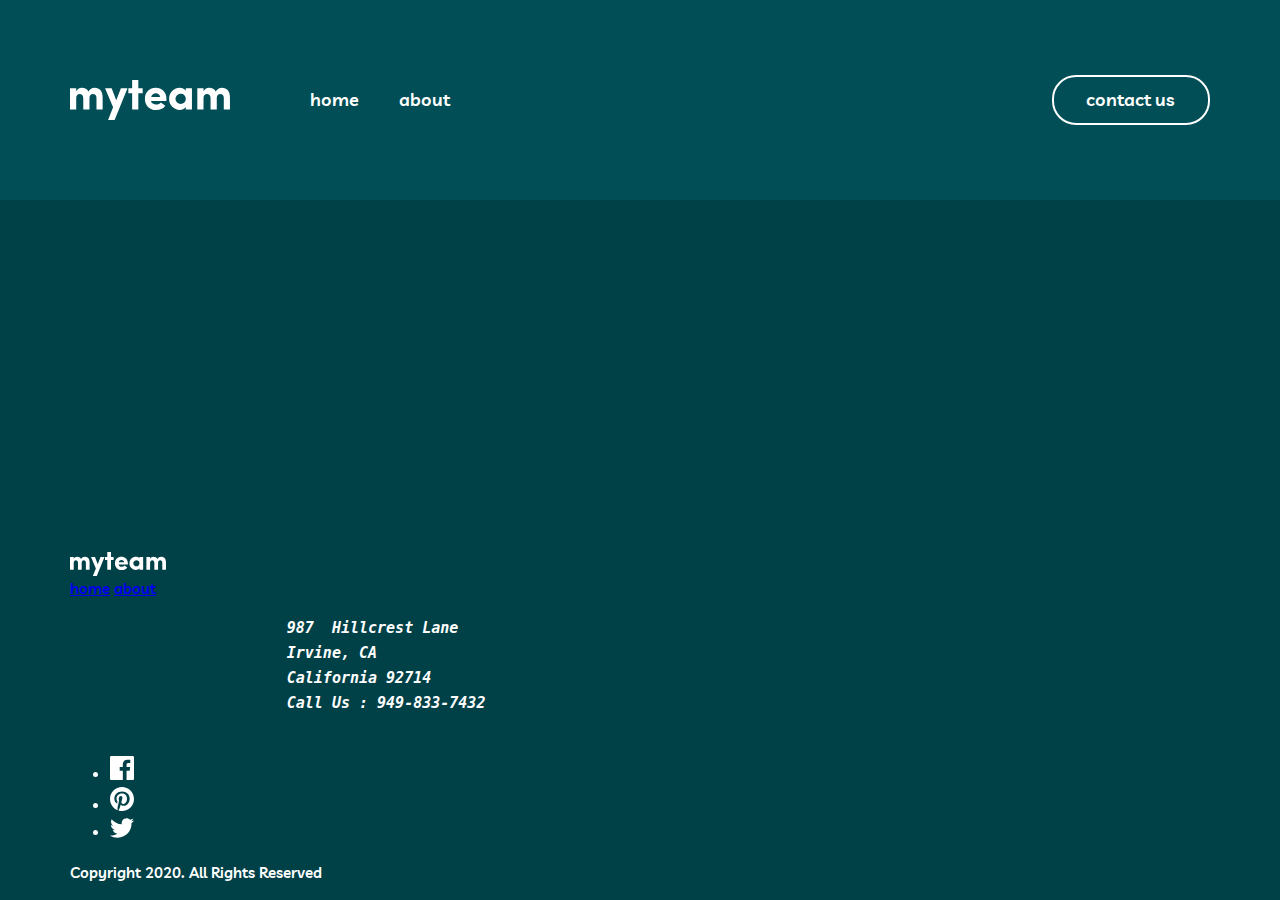
==== index.html @ 4cc6dcf3 "site header finished and site footer html finished" ====
<!DOCTYPE html>
<html lang="en">

<head>
    <meta charset="UTF-8">
    <meta http-equiv="X-UA-Compatible" content="IE=edge">
    <meta name="viewport" content="width=device-width, initial-scale=1.0">
    <title>myTeam</title>
    <link rel="stylesheet" href="css/main.css">
</head>

<body>
    <header class="site-header">
        <div class="container site-header__container">
            <a class="logo site-header__logo" href="index.html">
                <img class="logo__img" src="images/myteam-logo.svg" alt="logo img" width="160" height="40">
            </a>
            <button class="site-header__menu-toggler"></button>
            <nav class="sitenav site-header__sitenav">
                <ul class="sitenav__list">
                    <li class="sitenav__item"><a class="sitenav__link" href="#">home</a></li>
                    <li class="sitenav__item"><a class="sitenav__link" href="#">about</a></li>
                </ul>
                <a class="sitenav__btn btn" href="#">contact us</a>
            </nav>
        </div>
    </header>
    <main class="site-main">

    </main>

    <footer class="site-footer">
        <div class="container site-footer__container">
            <div class="site-footer-left">
                <div class="site-footer-left__wrap">
                    <a class="logo" href="index.html"><img class="logo__img" src="images/logo-img-footer.svg"
                            alt="logo img" width="96" height="24"></a>
                    <div class="site-footer__menu">
                        <a class="site-footer__link" href="#">home</a>
                        <a class="site-footer__link" href="#">about</a>
                    </div>
                </div>
                <address class="site-footer__address" >
                    <pre >
                        987  Hillcrest Lane
                        Irvine, CA
                        California 92714
                        Call Us : 949-833-7432
                    </pre>
                </address>
            </div>
            <div class="site-footer__right">
                <ul class="site-footer__social">
                    <li class="site-footer__social-item">
                        <a class="site-footer__social-link" href="https://www.facebook.com/facebook/">
                            <img class="site-footer__social__img" src="images/facebook-icon.svg" alt="social -img" width="24" height="24">
                        </a>
                    </li>
                    <li class="site-footer__social-item">
                        <a class="site-footer__social-link" href="https://www.pinterest.com/">
                            <img class="site-footer__social__img" src="images/pinterest-icon.svg" alt="social -img" width="24" height="24">
                        </a>
                    </li>
                    <li class="site-footer__social-item">
                        <a class="site-footer__social-link" href="https://twitter.com/">
                            <img class="site-footer__social__img" src="images/twitter-icon.svg" alt="social -img" width="24" height="20">
                        </a>
                    </li>
                </ul>
                <p class="site-footer__about">
                    Copyright 2020. All Rights Reserved
                </p>
            </div>
        </div>

    </footer>

    <script src="js/script.js"></script>
</body>

</html>
---- css/main.css ----
/*! normalize.css v8.0.1 | MIT License | github.com/necolas/normalize.css */
html {
  line-height: 1.15;
  -webkit-text-size-adjust: 100%;
}

body {
  margin: 0;
}

main {
  display: block;
}

h1 {
  font-size: 2em;
  margin: .67em 0;
}

hr {
  -webkit-box-sizing: content-box;
          box-sizing: content-box;
  height: 0;
  overflow: visible;
}

pre {
  font-family: monospace,monospace;
  font-size: 1em;
}

a {
  background-color: transparent;
}

abbr[title] {
  border-bottom: none;
  text-decoration: underline;
  -webkit-text-decoration: underline dotted;
          text-decoration: underline dotted;
}

b, strong {
  font-weight: bolder;
}

code, kbd, samp {
  font-family: monospace,monospace;
  font-size: 1em;
}

small {
  font-size: 80%;
}

sub, sup {
  font-size: 75%;
  line-height: 0;
  position: relative;
  vertical-align: baseline;
}

sub {
  bottom: -.25em;
}

sup {
  top: -.5em;
}

img {
  border-style: none;
}

button, input, optgroup, select, textarea {
  font-family: inherit;
  font-size: 100%;
  line-height: 1.15;
  margin: 0;
}

button, input {
  overflow: visible;
}

button, select {
  text-transform: none;
}

[type=button], [type=reset], [type=submit], button {
  -webkit-appearance: button;
}

[type=button]::-moz-focus-inner, [type=reset]::-moz-focus-inner, [type=submit]::-moz-focus-inner, button::-moz-focus-inner {
  border-style: none;
  padding: 0;
}

[type=button]:-moz-focusring, [type=reset]:-moz-focusring, [type=submit]:-moz-focusring, button:-moz-focusring {
  outline: 1px dotted ButtonText;
}

fieldset {
  padding: .35em .75em .625em;
}

legend {
  -webkit-box-sizing: border-box;
          box-sizing: border-box;
  color: inherit;
  display: table;
  max-width: 100%;
  padding: 0;
  white-space: normal;
}

progress {
  vertical-align: baseline;
}

textarea {
  overflow: auto;
}

[type=checkbox], [type=radio] {
  -webkit-box-sizing: border-box;
          box-sizing: border-box;
  padding: 0;
}

[type=number]::-webkit-inner-spin-button, [type=number]::-webkit-outer-spin-button {
  height: auto;
}

[type=search] {
  -webkit-appearance: textfield;
  outline-offset: -2px;
}

[type=search]::-webkit-search-decoration {
  -webkit-appearance: none;
}

::-webkit-file-upload-button {
  -webkit-appearance: button;
  font: inherit;
}

details {
  display: block;
}

summary {
  display: list-item;
}

template {
  display: none;
}

[hidden] {
  display: none;
}

@font-face {
  font-family: "Livvic";
  src: url("../fonts/Livvic-Bold.woff2") format("woff2"), url("../fonts/Livvic-Bold.woff") format("woff");
  font-weight: bold;
  font-style: normal;
  font-display: swap;
}

@font-face {
  font-family: "Livvic";
  src: url("../fonts/Livvic-SemiBold.woff2") format("woff2"), url("../fonts/Livvic-SemiBold.woff") format("woff");
  font-weight: 600;
  font-style: normal;
  font-display: swap;
}

html {
  -webkit-box-sizing: border-box;
          box-sizing: border-box;
  height: 100%;
  scroll-behavior: smooth;
}

*,
*::before,
*::after {
  -webkit-box-sizing: inherit;
          box-sizing: inherit;
}

body {
  margin: 0;
  padding: 0;
  display: -webkit-box;
  display: -ms-flexbox;
  display: flex;
  -webkit-box-orient: vertical;
  -webkit-box-direction: normal;
      -ms-flex-direction: column;
          flex-direction: column;
  height: 100%;
  background-color: #004047;
  font-family: "Livvic", "Arial", sans-serif;
  font-weight: 600;
  font-size: 15px;
  line-height: 25px;
  color: #ffffff;
}

img {
  max-width: 100%;
  height: auto;
}

.visually-hidden {
  clip: rect(0 0 0 0);
  -webkit-clip-path: inset(50%);
          clip-path: inset(50%);
  height: 1px;
  overflow: hidden;
  position: absolute;
  white-space: nowrap;
  width: 1px;
}

.container {
  margin-left: auto;
  margin-right: auto;
  padding-left: 25px;
  padding-right: 25px;
  max-width: 1190px;
}

.btn {
  padding: 9px 33px 9px 32px;
  border-radius: 24px;
  font-weight: 600;
  font-size: 18px;
  line-height: 28px;
}

.logo {
  display: block;
}

.logo__img {
  display: block;
}

.site-header {
  background-color: #014E56;
  z-index: 1;
}

.site-header__container {
  position: relative;
  display: -webkit-box;
  display: -ms-flexbox;
  display: flex;
  -webkit-box-align: center;
      -ms-flex-align: center;
          align-items: center;
  padding-top: 75px;
  padding-bottom: 75px;
}

.site-header__logo {
  margin-right: 80px;
}

.site-header__menu-toggler {
  padding: 5px;
  position: absolute;
  top: 75px;
  right: 25px;
  display: none;
  z-index: 99;
  border: none;
  width: 20px;
  height: 17px;
  background-color: transparent;
  background-image: url(../../images/toggler-img.svg);
  background-position: center center;
  background-repeat: no-repeat;
  background-size: 20px 17px;
}

.site-header__open .site-header__menu-toggler {
  background-image: url(../../images/toggler-img-open.svg);
  background-size: 18px 17px;
  width: 18px;
  height: 17px;
}

.site-header__sitenav {
  -webkit-box-flex: 1;
      -ms-flex-positive: 1;
          flex-grow: 1;
}

@media only screen and (max-width: 700px) {
  .site-header__container {
    padding-top: 65px;
    padding-bottom: 65px;
  }
}

@media only screen and (max-width: 500px) {
  .site-header {
    position: fixed;
    width: 100%;
    top: 0;
  }
  .site-header__open .site-header__sitenav {
    display: -webkit-box;
    display: -ms-flexbox;
    display: flex;
  }
  .site-header__menu-toggler {
    display: block;
    top: 70px;
  }
  .site-header__container {
    padding-top: 60px;
    padding-bottom: 60px;
  }
}

@media only screen and (max-width: 375px) {
  .site-header__container {
    padding-top: 48px;
    padding-bottom: 48px;
  }
  .site-header__menu-toggler {
    display: block;
    top: 60px;
  }
}

.menu {
  display: -webkit-box;
  display: -ms-flexbox;
  display: flex;
  margin: 0;
  padding: 0;
  list-style-type: none;
  -webkit-box-align: center;
      -ms-flex-align: center;
          align-items: center;
}

.menu__link {
  text-decoration: none;
  color: inherit;
  font-weight: 600;
  font-size: 18px;
  line-height: 28px;
}

.sitenav {
  display: -webkit-box;
  display: -ms-flexbox;
  display: flex;
  -webkit-box-align: center;
      -ms-flex-align: center;
          align-items: center;
  -webkit-box-pack: justify;
      -ms-flex-pack: justify;
          justify-content: space-between;
}

.sitenav__list {
  display: -webkit-box;
  display: -ms-flexbox;
  display: flex;
  margin: 0;
  padding: 0;
  list-style-type: none;
  -webkit-box-align: center;
      -ms-flex-align: center;
          align-items: center;
}

.sitenav__item:first-of-type {
  margin-right: 40px;
}

.sitenav__link {
  text-decoration: none;
  color: inherit;
  font-weight: 600;
  font-size: 18px;
  line-height: 28px;
}

.sitenav__btn {
  text-decoration: none;
  color: inherit;
  background-color: transparent;
  border: 2px solid #ffffff;
}

.sitenav__btn:hover {
  background-color: #ffffff;
  color: #002529;
}

@media only screen and (max-width: 700px) {
  .sitenav__list {
    margin-left: auto;
  }
  .sitenav__btn {
    display: none;
  }
}

@media only screen and (max-width: 500px) {
  .sitenav {
    display: none;
    position: absolute;
    top: 0;
    right: 0;
    background-color: #2C6269;
    -webkit-box-align: start;
        -ms-flex-align: start;
            align-items: flex-start;
    width: 65%;
    -webkit-box-orient: vertical;
    -webkit-box-direction: normal;
        -ms-flex-direction: column;
            flex-direction: column;
    -webkit-box-pack: start;
        -ms-flex-pack: start;
            justify-content: flex-start;
    height: 100vh;
    padding-top: 112px;
    padding-left: 48px;
    padding-right: 48px;
    background-image: url(../../images/about-right-bg.svg);
    background-position: calc(100% + 100px) bottom;
    background-repeat: no-repeat;
    background-size: 200px 200px;
  }
  .sitenav__list {
    -webkit-box-orient: vertical;
    -webkit-box-direction: normal;
        -ms-flex-direction: column;
            flex-direction: column;
    -webkit-box-align: start;
        -ms-flex-align: start;
            align-items: flex-start;
    margin-bottom: 36px;
    margin-left: 0;
  }
  .sitenav__item, .sitenav__item:first-of-type {
    margin-right: auto;
  }
  .sitenav__item:first-of-type {
    margin-bottom: 24px;
  }
  .sitenav__btn {
    display: block;
  }
}

@media only screen and (max-width: 400px) {
  .sitenav {
    width: 260px;
  }
}

.site-main {
  -webkit-box-flex: 1;
      -ms-flex-positive: 1;
          flex-grow: 1;
}

@media only screen and (max-width: 500px) {
  .site-main {
    position: relative;
    top: 160px;
  }
}

@media only screen and (max-width: 375px) {
  .site-main {
    top: 136px;
  }
}

@media only screen and (max-width: 500px) {
  .site-footer {
    position: relative;
    top: 160px;
  }
}

@media only screen and (max-width: 375px) {
  .site-footer {
    top: 136px;
  }
}
/*# sourceMappingURL=main.css.map */
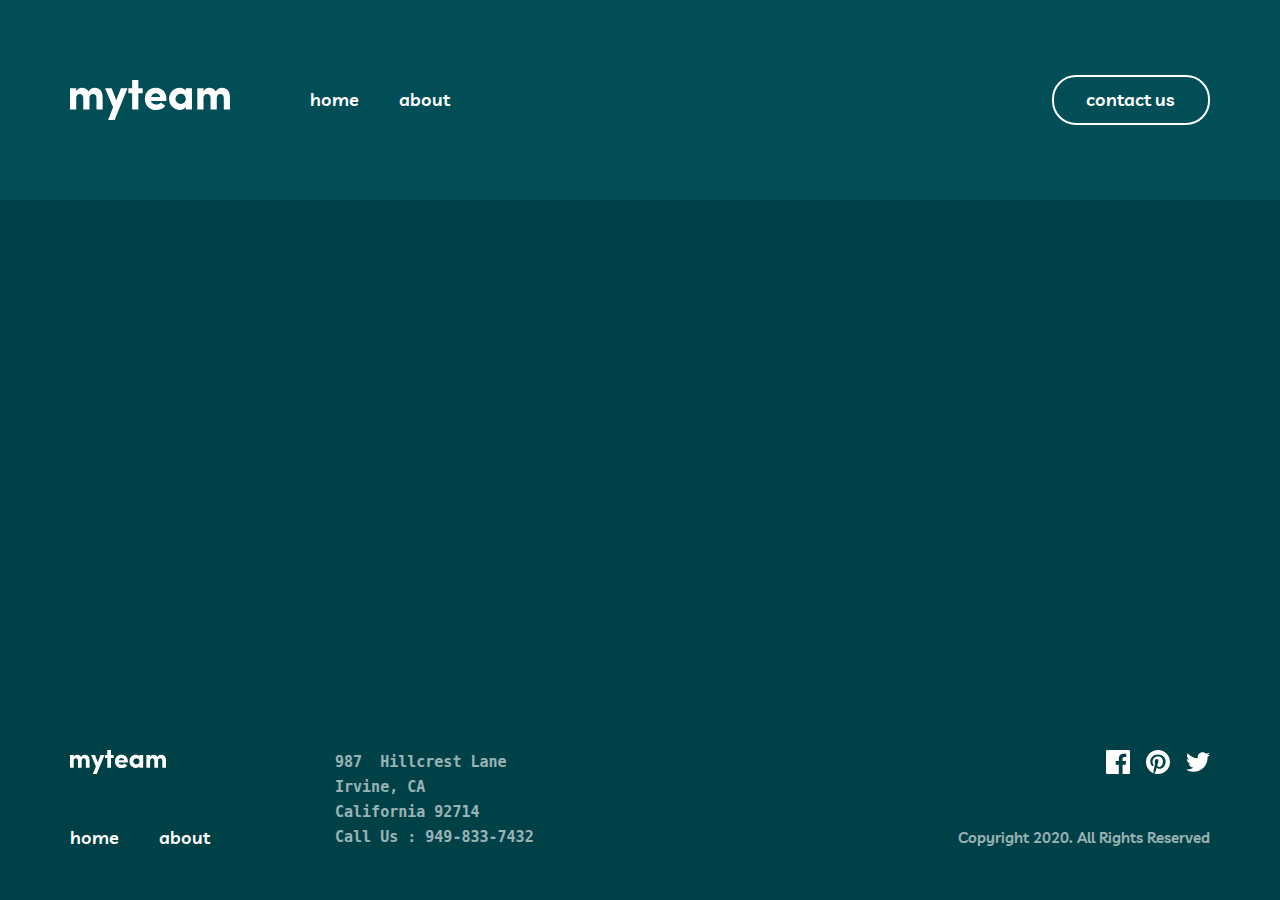
==== commit abbaf763: "site footer finished" ====
--- a/index.html
+++ b/index.html
@@ -31,39 +31,38 @@
 
     <footer class="site-footer">
         <div class="container site-footer__container">
-            <div class="site-footer-left">
-                <div class="site-footer-left__wrap">
-                    <a class="logo" href="index.html"><img class="logo__img" src="images/logo-img-footer.svg"
-                            alt="logo img" width="96" height="24"></a>
+            <div class="site-footer__left">
+                <div class="site-footer__left-wrap">
+                    <a class="logo site-footer__logo" href="index.html"><img class="logo__img"
+                            src="images/logo-img-footer.svg" alt="logo img" width="96" height="24"></a>
                     <div class="site-footer__menu">
                         <a class="site-footer__link" href="#">home</a>
                         <a class="site-footer__link" href="#">about</a>
                     </div>
                 </div>
-                <address class="site-footer__address" >
-                    <pre >
-                        987  Hillcrest Lane
-                        Irvine, CA
-                        California 92714
-                        Call Us : 949-833-7432
-                    </pre>
-                </address>
+                <address class="site-footer__address" ><pre>987  Hillcrest Lane
+Irvine, CA
+California 92714
+Call Us : 949-833-7432</pre></address>
             </div>
             <div class="site-footer__right">
                 <ul class="site-footer__social">
                     <li class="site-footer__social-item">
                         <a class="site-footer__social-link" href="https://www.facebook.com/facebook/">
-                            <img class="site-footer__social__img" src="images/facebook-icon.svg" alt="social -img" width="24" height="24">
+                            <img class="site-footer__social__img" src="images/facebook-icon.svg" alt="social -img"
+                                width="24" height="24">
                         </a>
                     </li>
                     <li class="site-footer__social-item">
                         <a class="site-footer__social-link" href="https://www.pinterest.com/">
-                            <img class="site-footer__social__img" src="images/pinterest-icon.svg" alt="social -img" width="24" height="24">
+                            <img class="site-footer__social__img" src="images/pinterest-icon.svg" alt="social -img"
+                                width="24" height="24">
                         </a>
                     </li>
                     <li class="site-footer__social-item">
                         <a class="site-footer__social-link" href="https://twitter.com/">
-                            <img class="site-footer__social__img" src="images/twitter-icon.svg" alt="social -img" width="24" height="20">
+                            <img class="site-footer__social__img" src="images/twitter-icon.svg" alt="social -img"
+                                width="24" height="20">
                         </a>
                     </li>
                 </ul>
--- a/css/main.css
+++ b/css/main.css
@@ -339,26 +339,6 @@
     display: block;
     top: 60px;
   }
-}
-
-.menu {
-  display: -webkit-box;
-  display: -ms-flexbox;
-  display: flex;
-  margin: 0;
-  padding: 0;
-  list-style-type: none;
-  -webkit-box-align: center;
-      -ms-flex-align: center;
-          align-items: center;
-}
-
-.menu__link {
-  text-decoration: none;
-  color: inherit;
-  font-weight: 600;
-  font-size: 18px;
-  line-height: 28px;
 }
 
 .sitenav {
@@ -492,11 +472,211 @@
   }
 }
 
+.site-footer__container {
+  padding-top: 48px;
+  padding-bottom: 48px;
+  display: -webkit-box;
+  display: -ms-flexbox;
+  display: flex;
+  -webkit-box-pack: justify;
+      -ms-flex-pack: justify;
+          justify-content: space-between;
+  -webkit-box-align: stretch;
+      -ms-flex-align: stretch;
+          align-items: stretch;
+}
+
+.site-footer__left {
+  display: -webkit-box;
+  display: -ms-flexbox;
+  display: flex;
+  -webkit-box-align: stretch;
+      -ms-flex-align: stretch;
+          align-items: stretch;
+  margin-right: auto;
+}
+
+.site-footer__left-wrap {
+  margin-right: 125px;
+}
+
+.site-footer__logo {
+  display: block;
+  margin-bottom: 50px;
+}
+
+.site-footer__menu {
+  display: -webkit-box;
+  display: -ms-flexbox;
+  display: flex;
+  -webkit-box-align: center;
+      -ms-flex-align: center;
+          align-items: center;
+}
+
+.site-footer__link {
+  margin: 0;
+  padding: 0;
+  text-decoration: none;
+  color: inherit;
+  font-weight: 600;
+  font-size: 18px;
+  line-height: 28px;
+}
+
+.site-footer__link:first-of-type {
+  margin-right: 40px;
+}
+
+.site-footer__address {
+  display: block;
+  margin: 0;
+  padding: 0;
+  font-style: normal;
+  opacity: 0.6;
+}
+
+.site-footer__address pre {
+  margin: 0;
+  padding: 0;
+}
+
+.site-footer__right {
+  display: -webkit-box;
+  display: -ms-flexbox;
+  display: flex;
+  -webkit-box-align: end;
+      -ms-flex-align: end;
+          align-items: flex-end;
+  -webkit-box-orient: vertical;
+  -webkit-box-direction: normal;
+      -ms-flex-direction: column;
+          flex-direction: column;
+}
+
+.site-footer__social {
+  margin: 0;
+  padding: 0;
+  list-style-type: none;
+  display: -webkit-box;
+  display: -ms-flexbox;
+  display: flex;
+  -webkit-box-align: center;
+      -ms-flex-align: center;
+          align-items: center;
+  margin-bottom: 51px;
+}
+
+.site-footer__social-item:not(:last-of-type) {
+  margin-right: 16px;
+}
+
+.site-footer__social-link {
+  display: block;
+}
+
+.site-footer__social__img {
+  display: block;
+}
+
+.site-footer__about {
+  margin: 0;
+  padding: 0;
+  opacity: 0.6;
+}
+
+@media only screen and (max-width: 800px) {
+  .site-footer__container {
+    -webkit-box-orient: vertical;
+    -webkit-box-direction: normal;
+        -ms-flex-direction: column;
+            flex-direction: column;
+    padding-top: 56px;
+    padding-bottom: 56px;
+  }
+  .site-footer__left {
+    width: 100%;
+    -webkit-box-pack: justify;
+        -ms-flex-pack: justify;
+            justify-content: space-between;
+    margin-bottom: 32px;
+  }
+  .site-footer__left-wrap {
+    margin-right: auto;
+  }
+  .site-footer__logo {
+    margin-bottom: 50px;
+  }
+  .site-footer__address {
+    text-align: end;
+  }
+  .site-footer__right {
+    -webkit-box-orient: horizontal;
+    -webkit-box-direction: normal;
+        -ms-flex-direction: row;
+            flex-direction: row;
+    -webkit-box-pack: justify;
+        -ms-flex-pack: justify;
+            justify-content: space-between;
+  }
+  .site-footer__social {
+    margin-bottom: 0;
+  }
+}
+
 @media only screen and (max-width: 500px) {
   .site-footer {
     position: relative;
     top: 160px;
   }
+  .site-footer__container {
+    padding-top: 64px;
+    padding-bottom: 64px;
+  }
+  .site-footer__left {
+    -webkit-box-orient: vertical;
+    -webkit-box-direction: normal;
+        -ms-flex-direction: column;
+            flex-direction: column;
+    -webkit-box-align: center;
+        -ms-flex-align: center;
+            align-items: center;
+    margin-bottom: 40px;
+  }
+  .site-footer__left-wrap {
+    width: 100%;
+    margin-right: 0;
+    margin-bottom: 24px;
+  }
+  .site-footer__logo {
+    margin-bottom: 24px;
+    margin-left: auto;
+    margin-right: auto;
+  }
+  .site-footer__logo img {
+    margin-left: auto;
+    margin-right: auto;
+  }
+  .site-footer__menu {
+    width: 150px;
+    margin-left: auto;
+    margin-right: auto;
+  }
+  .site-footer__address {
+    text-align: center;
+  }
+  .site-footer__right {
+    -webkit-box-orient: vertical;
+    -webkit-box-direction: normal;
+        -ms-flex-direction: column;
+            flex-direction: column;
+    -webkit-box-align: center;
+        -ms-flex-align: center;
+            align-items: center;
+  }
+  .site-footer__social {
+    margin-bottom: 16px;
+  }
 }
 
 @media only screen and (max-width: 375px) {
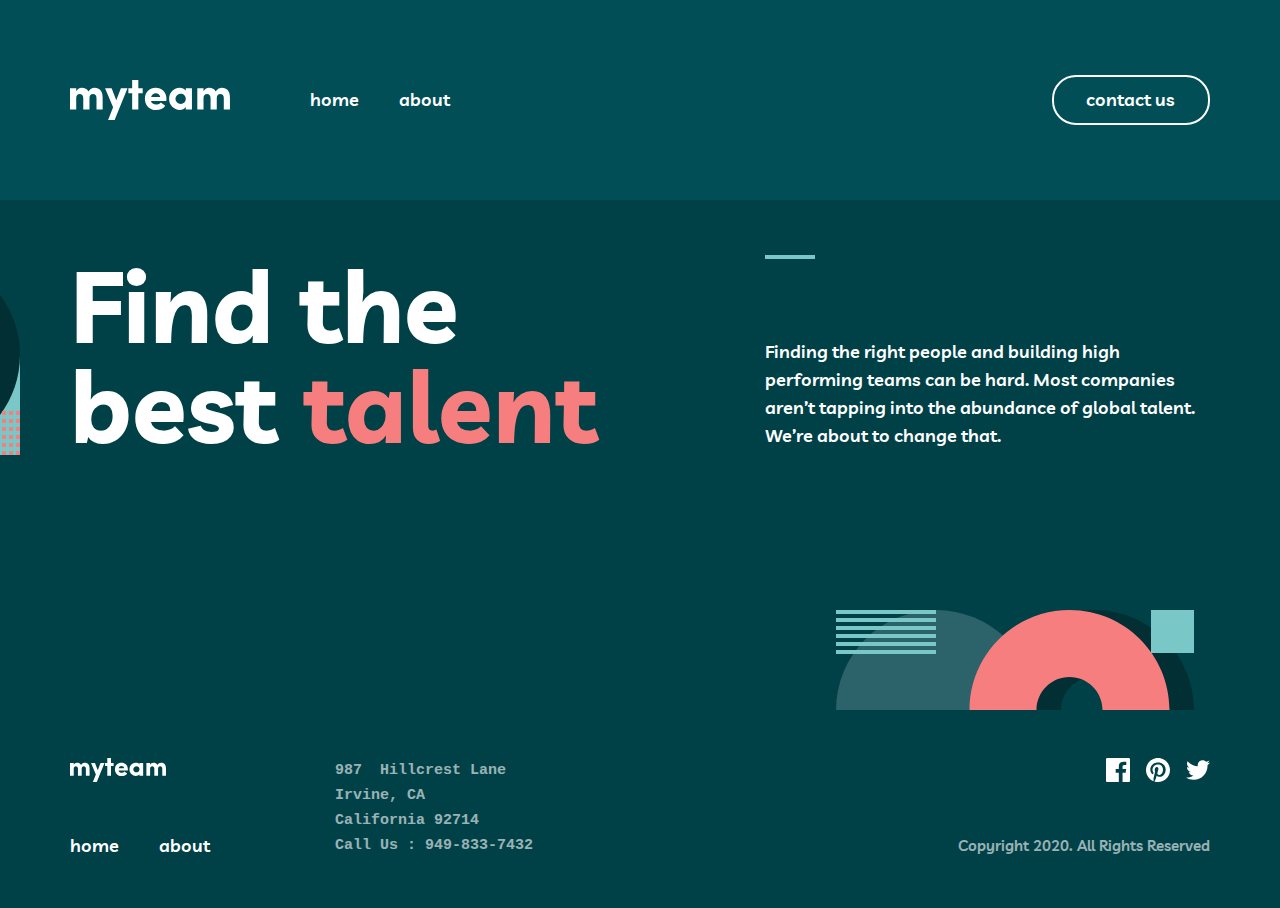
==== commit 2dfc1ff4: "main hero finished" ====
--- a/index.html
+++ b/index.html
@@ -26,7 +26,18 @@
         </div>
     </header>
     <main class="site-main">
-
+        <section class="main-hero">
+            <div class="container main-hero__container">
+                <h1 class="main-hero__title">
+                    Find the best&nbsp;<span>talent</span>
+                </h1>
+                <p class="main-hero__about">
+                    Finding the right people and building high performing teams can be hard.
+                     Most companies aren’t tapping into the abundance of global talent.
+                      We’re about to change that.
+                </p>
+            </div>
+        </section>
     </main>
 
     <footer class="site-footer">
--- a/css/main.css
+++ b/css/main.css
@@ -472,6 +472,111 @@
   }
 }
 
+.main-hero {
+  background-image: url(../../images/site-hero-bg-left.svg), url(../../images/main-hero__bg-img.svg);
+  background-position: calc(50% - 720px) 55px, calc(50% + 375px) calc(100% + 100px);
+  background-repeat: no-repeat;
+  background-size: 200px 200px,+ 358px 200px;
+}
+
+.main-hero__container {
+  padding-top: 55px;
+  padding-bottom: 255px;
+  display: -webkit-box;
+  display: -ms-flexbox;
+  display: flex;
+}
+
+.main-hero__title {
+  margin: 0;
+  padding: 0;
+  font-weight: bold;
+  font-size: 100px;
+  line-height: 100px;
+  color: #ffffff;
+  max-width: 635px;
+  margin-right: auto;
+}
+
+.main-hero__title span {
+  color: #F67E7E;
+}
+
+.main-hero__about {
+  margin: 0;
+  padding: 0;
+  padding-top: 83px;
+  width: 445px;
+  background-image: url(../../images/main-hero___about-bg-img.svg);
+  background-repeat: no-repeat;
+  background-position: left top;
+  background-size: 50px 4px;
+  font-weight: 600;
+  font-size: 18px;
+  line-height: 28px;
+}
+
+@media only screen and (max-width: 900px) {
+  .main-hero {
+    background-image: url(../../images/site-hero-bg-left.svg), url(../../images/main-hero__bg-img.svg);
+    background-position: calc(50% - 720px) 55px, calc(50%) calc(100% + 100px);
+    background-repeat: no-repeat;
+    background-size: 200px 200px,+ 358px 200px;
+  }
+  .main-hero__container {
+    -webkit-box-align: center;
+        -ms-flex-align: center;
+            align-items: center;
+    display: -webkit-box;
+    display: -ms-flexbox;
+    display: flex;
+    -webkit-box-orient: vertical;
+    -webkit-box-direction: normal;
+        -ms-flex-direction: column;
+            flex-direction: column;
+  }
+  .main-hero__title {
+    width: 100%;
+    margin-left: auto;
+    margin-right: auto;
+    margin-bottom: 32px;
+    font-size: 86px;
+    line-height: 80px;
+    text-align: center;
+  }
+  .main-hero__about {
+    max-width: 457px;
+    text-align: center;
+    background-image: none;
+    font-size: 15px;
+    margin-bottom: 24px;
+  }
+}
+
+@media only screen and (max-width: 768px) {
+  .main-hero__title {
+    font-size: 64px;
+    line-height: 56px;
+  }
+}
+
+@media only screen and (max-width: 375px) {
+  .main-hero__container {
+    padding-top: 30px;
+    padding-bottom: 200px;
+  }
+  .main-hero__title {
+    font-size: 40px;
+    line-height: 40px;
+    margin-bottom: 18px;
+  }
+  .main-hero__about {
+    width: auto;
+  }
+}
+
 .site-footer__container {
   padding-top: 48px;
   padding-bottom: 48px;
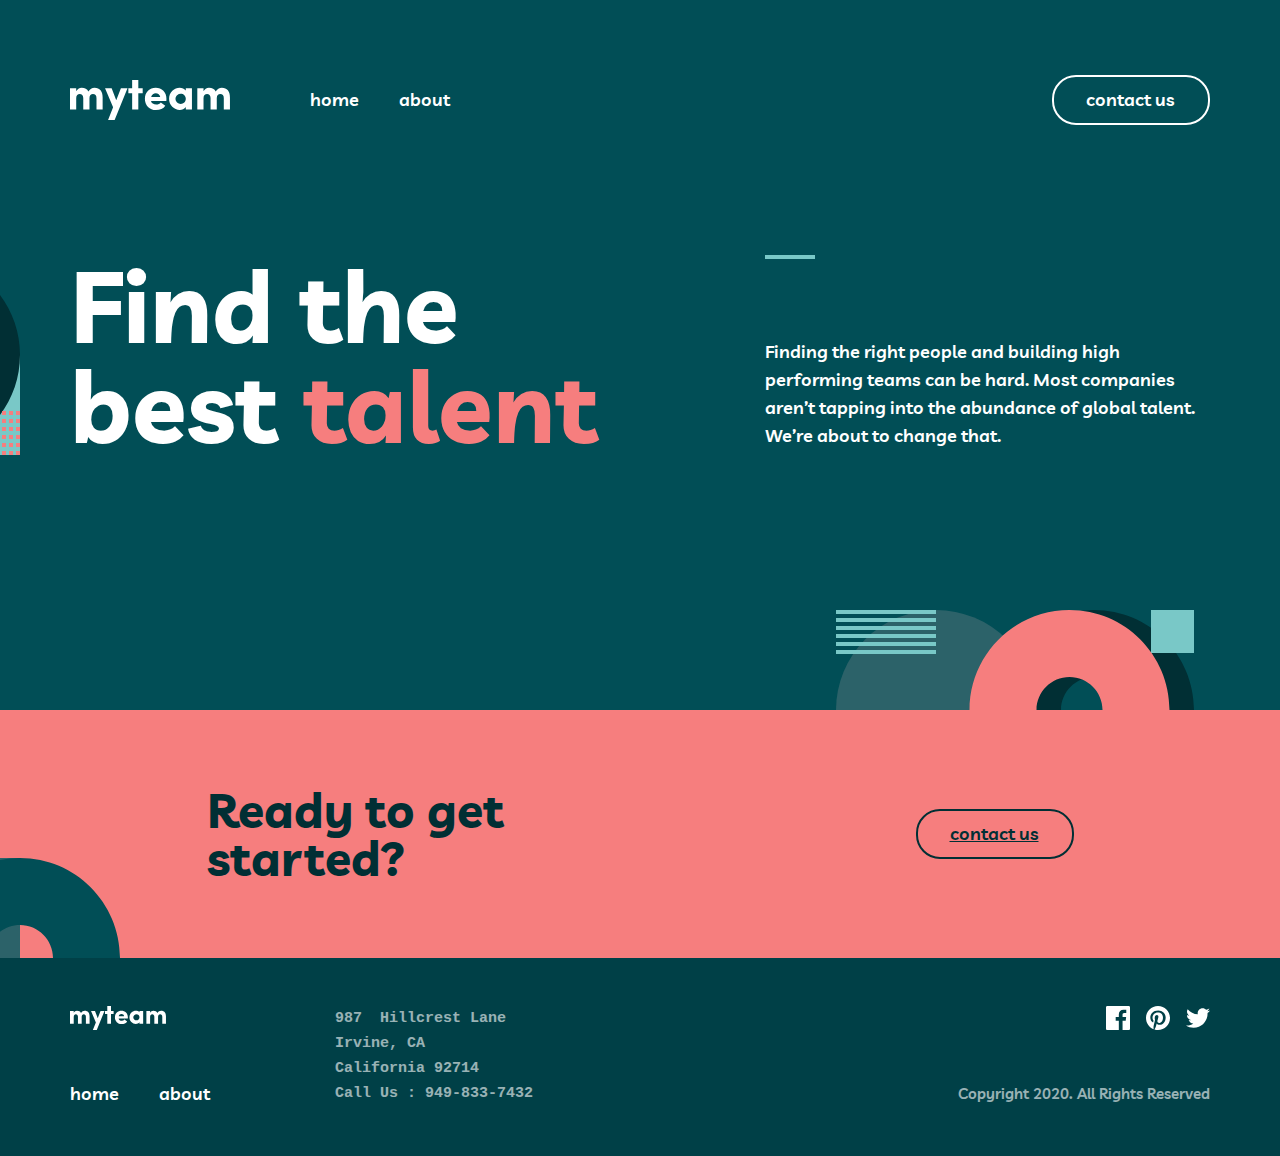
==== commit 4850ded4: "ready finished" ====
--- a/index.html
+++ b/index.html
@@ -36,6 +36,15 @@
                      Most companies aren’t tapping into the abundance of global talent.
                       We’re about to change that.
                 </p>
+            </div>
+        </section>
+
+        <section class="ready">
+            <div class="container ready__container">
+                 <h2 class="ready__title">
+                    Ready to get started?
+                 </h2>
+                 <a href="#" class="ready__btn btn">contact us</a>
             </div>
         </section>
     </main>
--- a/css/main.css
+++ b/css/main.css
@@ -473,6 +473,7 @@
 }
 
 .main-hero {
+  background-color: #014E56;
   background-image: url(../../images/site-hero-bg-left.svg), url(../../images/main-hero__bg-img.svg);
   background-position: calc(50% - 720px) 55px, calc(50% + 375px) calc(100% + 100px);
   background-repeat: no-repeat;
@@ -560,6 +561,9 @@
     font-size: 64px;
     line-height: 56px;
   }
+  .main-hero__about {
+    width: auto;
+  }
 }
 
 @media only screen and (max-width: 375px) {
@@ -574,6 +578,80 @@
   }
   .main-hero__about {
     width: auto;
+  }
+}
+
+.ready {
+  background-color: #F67E7E;
+  background-image: url(../../images/ready-img.svg);
+  background-position: calc(50% - 620px) calc(100% + 100px);
+  background-repeat: no-repeat;
+  background-size: 200px 244px;
+}
+
+.ready__container {
+  max-width: 917px;
+  padding-top: 76px;
+  padding-bottom: 76px;
+  display: -webkit-box;
+  display: -ms-flexbox;
+  display: flex;
+  -webkit-box-align: center;
+      -ms-flex-align: center;
+          align-items: center;
+}
+
+.ready__title {
+  max-width: 504px;
+  margin: 0;
+  padding: 0;
+  font-weight: bold;
+  font-size: 48px;
+  line-height: 48px;
+  color: #012F34;
+  margin-right: auto;
+}
+
+.ready__btn {
+  border: 2px solid #012F34;
+  font-weight: 600;
+  font-size: 18px;
+  line-height: 28px;
+  color: #012F34;
+}
+
+@media only screen and (max-width: 1260px) {
+  .ready {
+    background-position: 0 calc(100% + 100px);
+  }
+}
+
+@media only screen and (max-width: 768px) {
+  .ready {
+    background-position: 0 calc(100% + 160px);
+  }
+  .ready__title {
+    font-size: 32px;
+    line-height: 32px;
+    max-width: 336px;
+  }
+}
+
+@media only screen and (max-width: 550px) {
+  .ready {
+    background-position: 0 calc(100% + 124px);
+  }
+  .ready__container {
+    -webkit-box-orient: vertical;
+    -webkit-box-direction: normal;
+        -ms-flex-direction: column;
+            flex-direction: column;
+  }
+  .ready__title {
+    margin-right: auto;
+    margin-left: auto;
+    width: 100%;
+    margin-bottom: 24px;
   }
 }
 
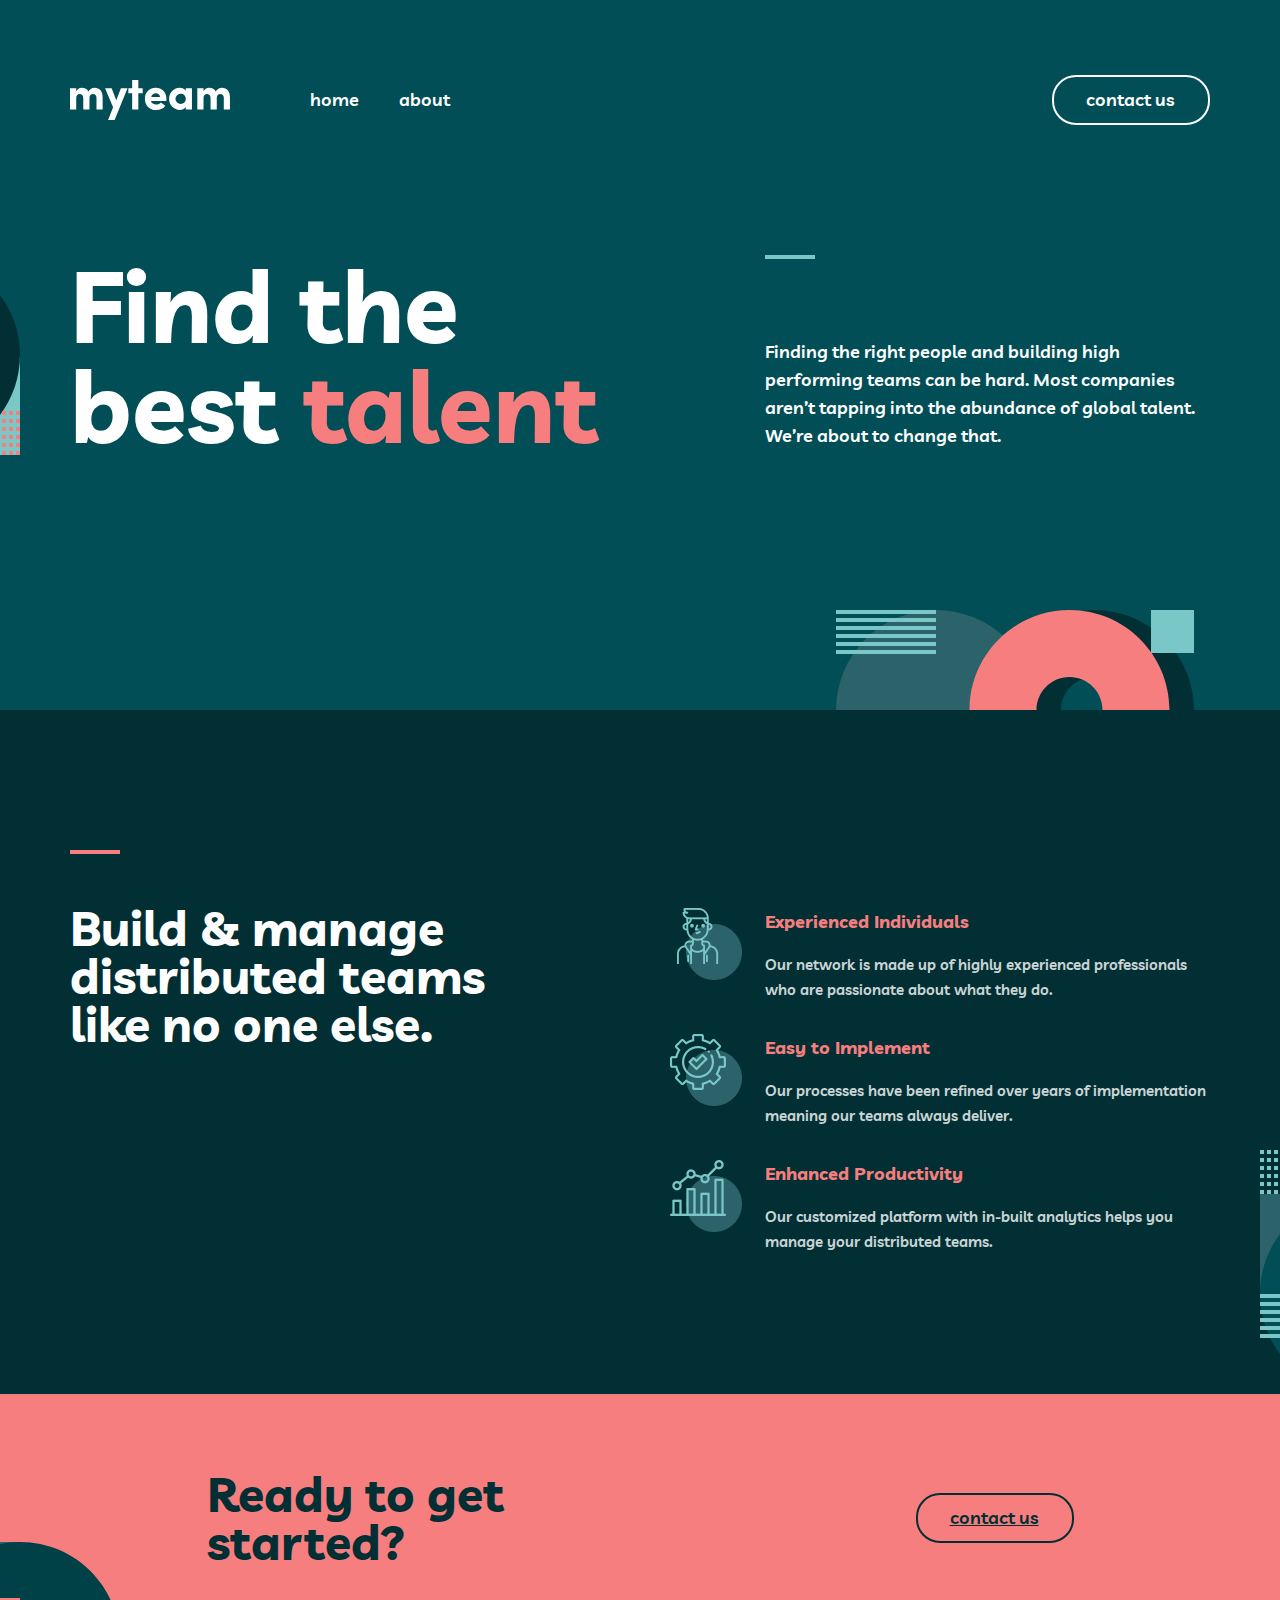
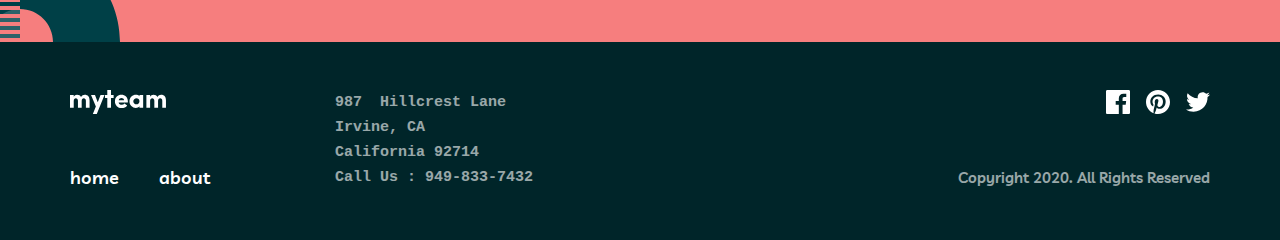
==== commit dc1bf0a8: "build finished" ====
--- a/index.html
+++ b/index.html
@@ -36,6 +36,43 @@
                      Most companies aren’t tapping into the abundance of global talent.
                       We’re about to change that.
                 </p>
+            </div>
+        </section>
+        
+        <section class="build">
+            <div class="container build__container">
+                <h2 class="build__title">
+                    Build & manage distributed teams like no one else.
+                </h2>
+                <ul class="build__list">
+                    <li class="build__item">
+                        <img class="build__img" src="images/experienced-individuals.png" alt="build img" width="72" height="72" >
+                        <div class="build__item-wrap">
+                            <h3 class="build__heading">Experienced Individuals</h3>
+                            <p class="build__text">Our network is made up of highly
+                                 experienced professionals who are passionate about what they do.
+                            </p>
+                        </div>   
+                    </li>
+                    <li class="build__item">
+                        <img class="build__img" src="images/easy-to-emplement.png" alt="build img" width="72" height="72" >
+                        <div class="build__item-wrap">
+                            <h3 class="build__heading">Easy to Implement</h3>
+                            <p class="build__text">Our processes have been
+                                 refined over years of implementation meaning our teams always deliver.
+                            </p>
+                        </div>                      
+                    </li>
+                    <li class="build__item">
+                        <img class="build__img" src="images/enhanced-productivity.png" alt="build img" width="72" height="72" >
+                        <div class="build__item-wrap">
+                            <h3 class="build__heading">Enhanced Productivity</h3>
+                            <p class="build__text">Our customized platform with in-built
+                                 analytics helps you manage your distributed teams.
+                            </p>
+                        </div>               
+                    </li>
+                </ul>
             </div>
         </section>
 
--- a/css/main.css
+++ b/css/main.css
@@ -581,9 +581,162 @@
   }
 }
 
+.build {
+  background-color: #012F34;
+  background-image: url(../../images/build-bg.svg);
+  background-position: calc(50% + 720px) calc(100%);
+  background-repeat: no-repeat;
+  background-size: 200px 244px;
+}
+
+.build__container {
+  padding-top: 140px;
+  padding-bottom: 140px;
+  display: -webkit-box;
+  display: -ms-flexbox;
+  display: flex;
+}
+
+.build__title {
+  margin: 0;
+  padding: 0;
+  padding-top: 54px;
+  max-width: 445px;
+  background-image: url(../../images/build-bg-img.svg);
+  background-repeat: no-repeat;
+  background-position: left top;
+  background-size: 50px 4px;
+  font-weight: bold;
+  font-size: 48px;
+  line-height: 48px;
+  margin-right: auto;
+}
+
+.build__list {
+  margin: 0;
+  padding: 0;
+  list-style-type: none;
+  padding-top: 58px;
+  max-width: 540px;
+  margin-left: 30px;
+}
+
+.build__item {
+  display: -webkit-box;
+  display: -ms-flexbox;
+  display: flex;
+  -webkit-box-align: start;
+      -ms-flex-align: start;
+          align-items: flex-start;
+}
+
+.build__item:not(:last-of-type) {
+  margin-bottom: 32px;
+}
+
+.build__img {
+  display: block;
+  margin-right: 23px;
+}
+
+.build__heading {
+  margin: 0;
+  padding: 0;
+  font-weight: bold;
+  font-size: 18px;
+  line-height: 28px;
+  color: #F67E7E;
+  margin-bottom: 16px;
+}
+
+.build__text {
+  margin: 0;
+  padding: 0;
+  opacity: 0.8;
+}
+
+@media only screen and (max-width: 1260px) {
+  .build {
+    background-position: calc(100%) calc(70%);
+  }
+}
+
+@media only screen and (max-width: 900px) {
+  .build {
+    background-position: calc(100%) calc(50%);
+  }
+  .build__container {
+    -webkit-box-orient: vertical;
+    -webkit-box-direction: normal;
+        -ms-flex-direction: column;
+            flex-direction: column;
+    padding-top: 100px;
+    padding-bottom: 100px;
+  }
+  .build__title {
+    margin-bottom: 86px;
+    padding-top: 32px;
+    font-size: 40px;
+    line-height: 40px;
+  }
+  .build__list {
+    max-width: 573px;
+    padding-top: 0;
+    margin-left: 0;
+  }
+}
+
+@media only screen and (max-width: 768px) {
+  .build {
+    background-position: calc(100%) calc(30%);
+  }
+  .build__title {
+    margin-bottom: 64px;
+    padding-top: 32px;
+    font-size: 32px;
+    line-height: 32px;
+  }
+}
+
+@media only screen and (max-width: 375px) {
+  .build {
+    background-position: calc(100%) 0;
+  }
+  .build__container {
+    padding-bottom: 64px;
+  }
+  .build__title {
+    margin-bottom: 56px;
+    max-width: 240px;
+  }
+  .build__item {
+    -webkit-box-orient: vertical;
+    -webkit-box-direction: normal;
+        -ms-flex-direction: column;
+            flex-direction: column;
+    -webkit-box-align: center;
+        -ms-flex-align: center;
+            align-items: center;
+  }
+  .build__item:not(:last-of-type) {
+    margin-bottom: 48px;
+  }
+  .build__img {
+    margin-right: 0;
+    margin-bottom: 16px;
+  }
+  .build__heading {
+    margin-bottom: 8px;
+    text-align: center;
+  }
+  .build__text {
+    text-align: center;
+  }
+}
+
 .ready {
   background-color: #F67E7E;
-  background-image: url(../../images/ready-img.svg);
+  background-image: url(../../images/ready-bg-img.svg);
   background-position: calc(50% - 620px) calc(100% + 100px);
   background-repeat: no-repeat;
   background-size: 200px 244px;
@@ -628,7 +781,7 @@
 
 @media only screen and (max-width: 768px) {
   .ready {
-    background-position: 0 calc(100% + 160px);
+    background-position: 0 calc(100% + 124px);
   }
   .ready__title {
     font-size: 32px;
@@ -638,9 +791,6 @@
 }
 
 @media only screen and (max-width: 550px) {
-  .ready {
-    background-position: 0 calc(100% + 124px);
-  }
   .ready__container {
     -webkit-box-orient: vertical;
     -webkit-box-direction: normal;
@@ -653,6 +803,10 @@
     width: 100%;
     margin-bottom: 24px;
   }
+}
+
+.site-footer {
+  background-color: #002529;
 }
 
 .site-footer__container {
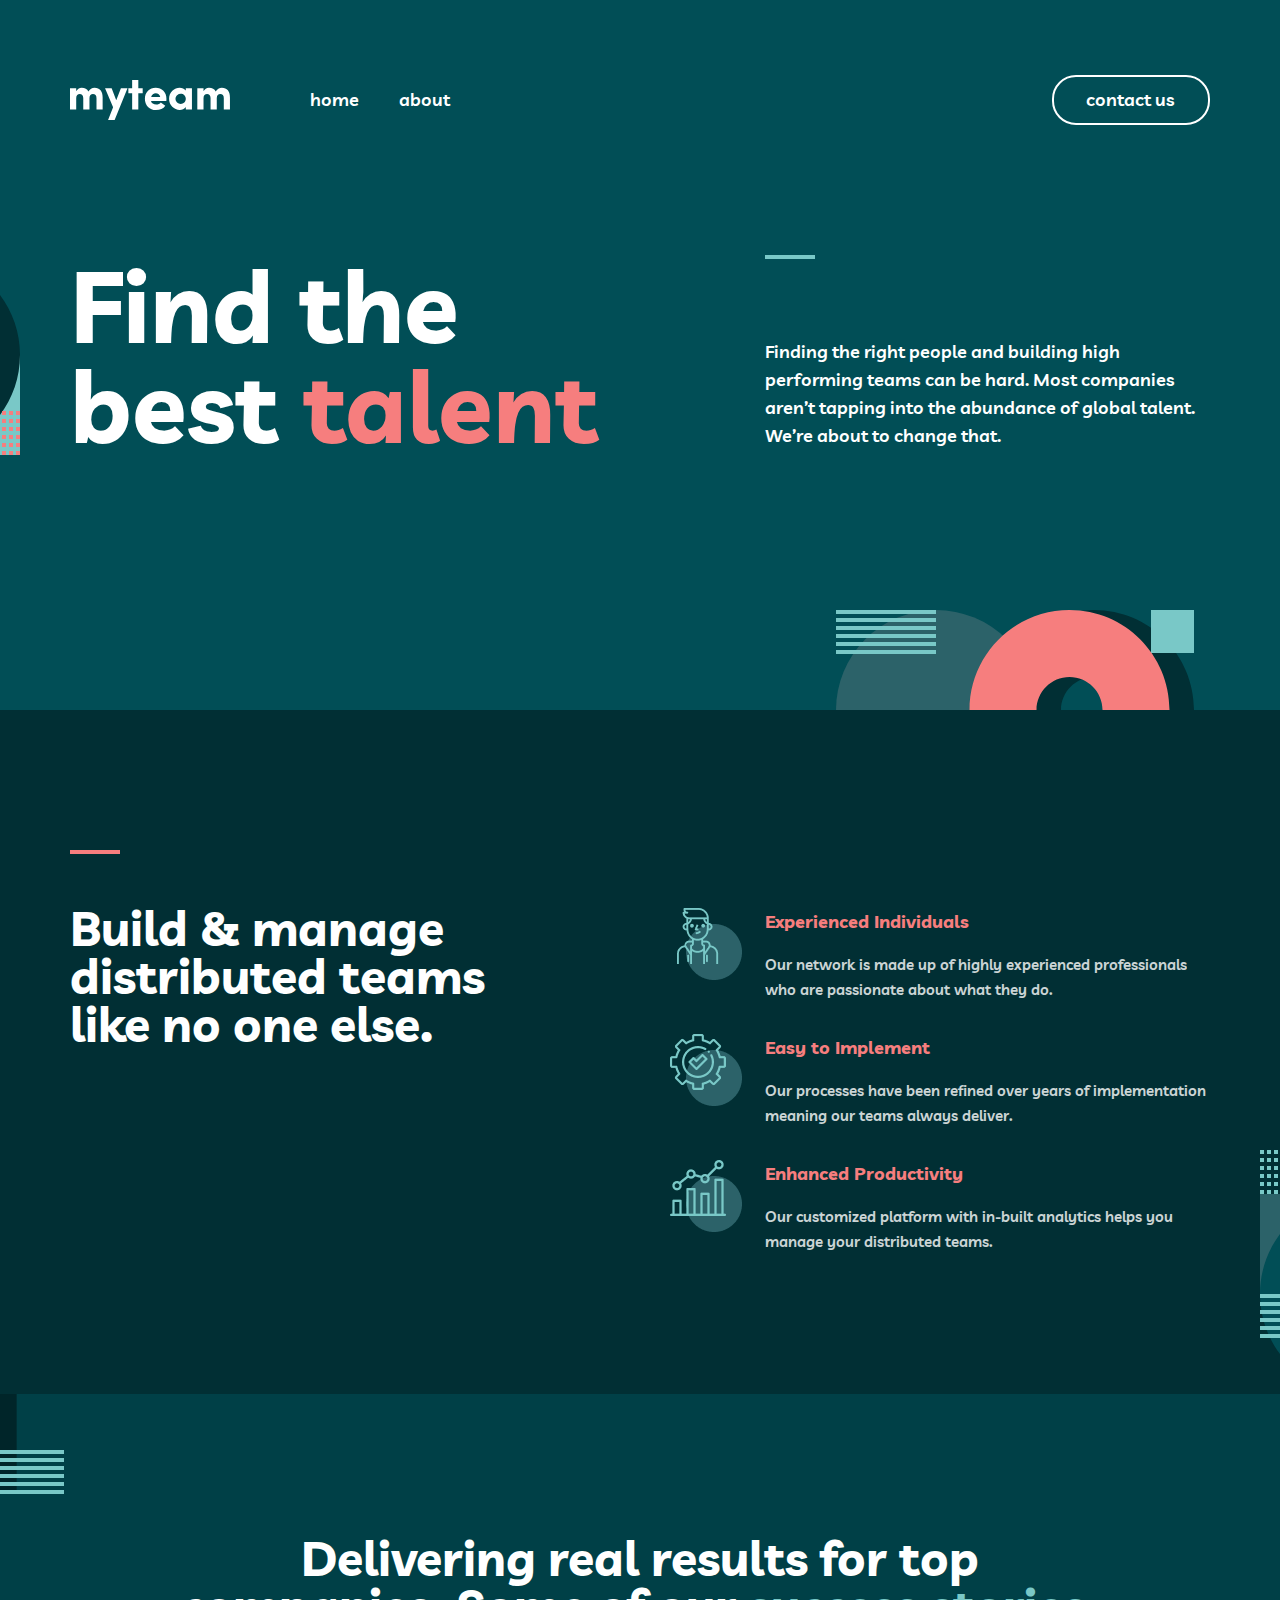
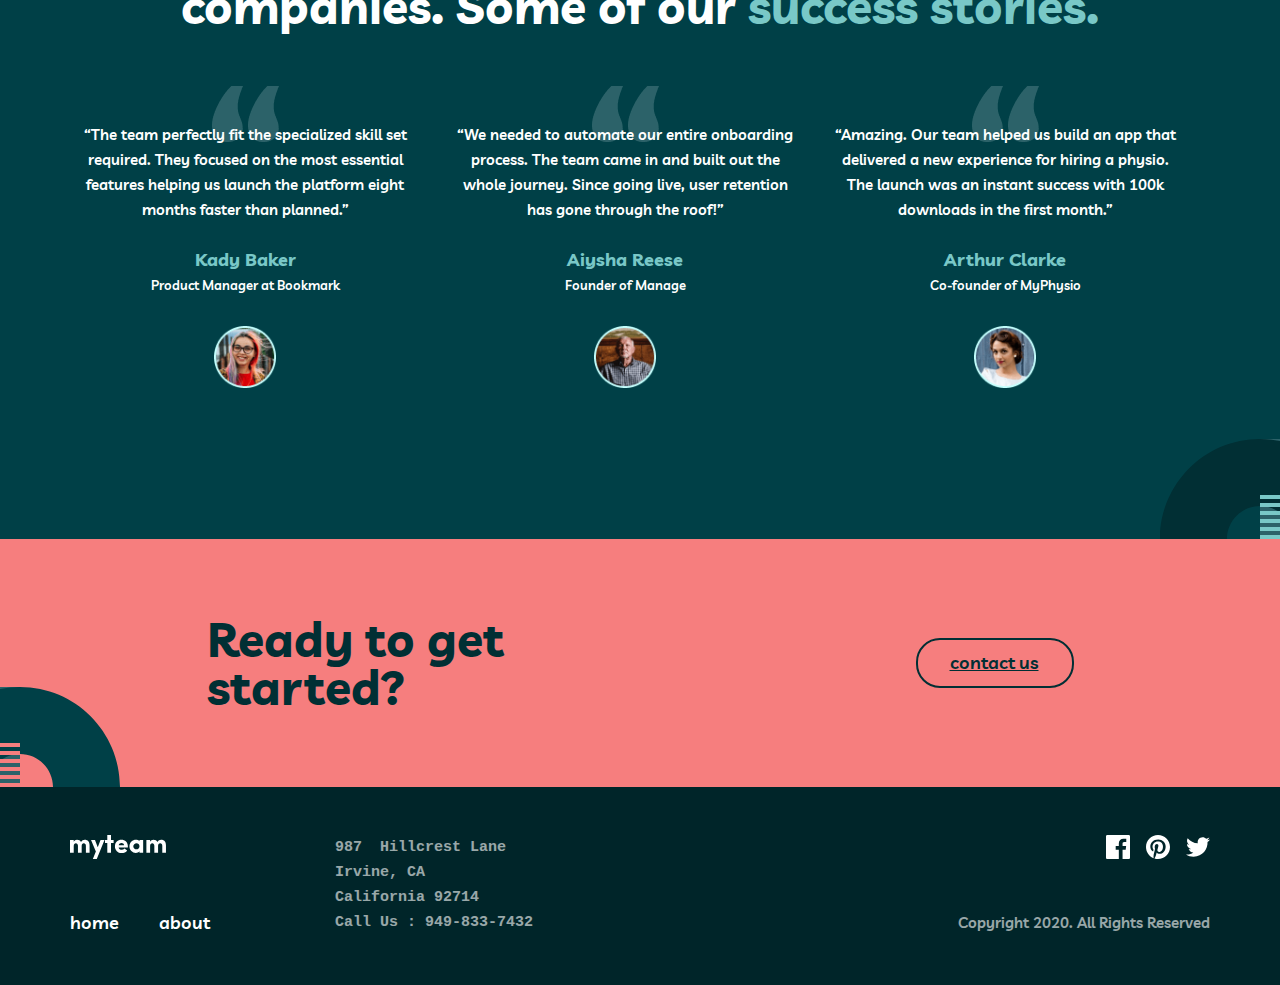
==== commit e75bd1fb: "home page finished" ====
--- a/index.html
+++ b/index.html
@@ -75,7 +75,34 @@
                 </ul>
             </div>
         </section>
-
+        <section class="our">
+            <div class="container our__container">
+                <h2 class="our__title">Delivering real results for top companies. Some of our <span>success stories.</span> </h2>
+                <ul class="our__list">
+                    <li class="our__item">
+                        <p class="our__about"> “The team perfectly fit the specialized skill set required. They focused on the most
+                             essential features helping us launch the platform eight months faster than planned.”</p>
+                        <h3 class="our__heading">Kady Baker</h3>
+                        <span class="our__position">Product Manager at Bookmark</span>
+                        <img class="our__img" src="images/kady-baker.png" alt="our img" width="62" height="62">
+                    </li>
+                    <li class="our__item">
+                        <p class="our__about">“We needed to automate our entire onboarding process. The team came in and built out
+                             the whole journey. Since going live, user retention has gone through the roof!”</p>
+                        <h3 class="our__heading">Aiysha Reese</h3>
+                        <span class="our__position">Founder of Manage</span>
+                        <img class="our__img" src="images/arthur-clarke.png" alt="our img" width="62" height="62">
+                    </li>
+                    <li class="our__item">
+                        <p class="our__about">“Amazing. Our team helped us build an app that delivered a new experience for hiring a physio.
+                             The launch was an instant success with 100k downloads in the first month.”</p>
+                        <h3 class="our__heading">Arthur Clarke</h3>
+                        <span class="our__position">Co-founder of MyPhysio</span>
+                        <img class="our__img" src="images/aiysha-reese.png" alt="our img" width="62" height="62">
+                    </li>
+                </ul>
+            </div>
+        </section>
         <section class="ready">
             <div class="container ready__container">
                  <h2 class="ready__title">
--- a/css/main.css
+++ b/css/main.css
@@ -734,6 +734,154 @@
   }
 }
 
+.our {
+  background-color: transparent;
+  background-image: url(../../images/our-bg-top.svg), url(../../images/our-bg-bottom.svg);
+  background-position: calc(50% - 650px) top, calc(50% + 620px) calc(100% + 100px);
+  background-repeat: no-repeat;
+  background-size: 147px 100px,+ 200px 200px;
+}
+
+.our__container {
+  padding-top: 140px;
+  padding-bottom: 140px;
+}
+
+.our__title {
+  margin: 0;
+  padding: 0;
+  font-weight: bold;
+  font-size: 48px;
+  line-height: 48px;
+  margin-bottom: 56px;
+  max-width: 932px;
+  margin-left: auto;
+  margin-right: auto;
+  text-align: center;
+}
+
+.our__title span {
+  color: #79C8C7;
+}
+
+.our__list {
+  margin: 0;
+  padding: 0;
+  list-style-type: none;
+  display: -webkit-box;
+  display: -ms-flexbox;
+  display: flex;
+  -webkit-box-align: stretch;
+      -ms-flex-align: stretch;
+          align-items: stretch;
+}
+
+.our__item {
+  background-image: url(../../images/double-quotes.png);
+  background-repeat: no-repeat;
+  background-position: center top;
+  background-size: 67px 56px;
+  padding-top: 36px;
+  padding-bottom: 11px;
+  width: 350px;
+  display: -webkit-box;
+  display: -ms-flexbox;
+  display: flex;
+  -webkit-box-pack: justify;
+      -ms-flex-pack: justify;
+          justify-content: space-between;
+  -webkit-box-orient: vertical;
+  -webkit-box-direction: normal;
+      -ms-flex-direction: column;
+          flex-direction: column;
+}
+
+.our__item:not(:last-of-type) {
+  margin-right: 30px;
+}
+
+.our__about {
+  text-align: center;
+  margin: 0;
+  padding: 0;
+  margin-bottom: 24px;
+}
+
+.our__heading {
+  margin: 0;
+  padding: 0;
+  font-weight: bold;
+  font-size: 18px;
+  line-height: 28px;
+  color: #79C8C7;
+  margin-bottom: 2px;
+  text-align: center;
+}
+
+.our__position {
+  display: block;
+  text-align: center;
+  font-weight: 500;
+  font-size: 13px;
+  line-height: 18px;
+  margin-bottom: 32px;
+}
+
+.our__img {
+  margin-left: auto;
+  margin-right: auto;
+  display: block;
+}
+
+@media only screen and (max-width: 1260px) {
+  .our {
+    background-position: left top, right calc(100% + 100px);
+  }
+}
+
+@media only screen and (max-width: 768px) {
+  .our__container {
+    padding-top: 100px;
+    padding-bottom: 100px;
+  }
+  .our__title {
+    margin-bottom: 48px;
+    font-weight: bold;
+    font-size: 32px;
+    line-height: 32px;
+  }
+  .our__list {
+    -webkit-box-orient: vertical;
+    -webkit-box-direction: normal;
+        -ms-flex-direction: column;
+            flex-direction: column;
+    -webkit-box-align: center;
+        -ms-flex-align: center;
+            align-items: center;
+  }
+  .our__item {
+    width: 100%;
+  }
+  .our__item:not(:last-of-type) {
+    margin-right: 0;
+    margin-bottom: 48px;
+  }
+  .our__about {
+    margin-bottom: 16px;
+  }
+  .our__position {
+    margin-bottom: 16px;
+  }
+}
+
+@media only screen and (max-width: 375px) {
+  .our__container {
+    padding-top: 140px;
+    padding-bottom: 164px;
+  }
+}
+
 .ready {
   background-color: #F67E7E;
   background-image: url(../../images/ready-bg-img.svg);
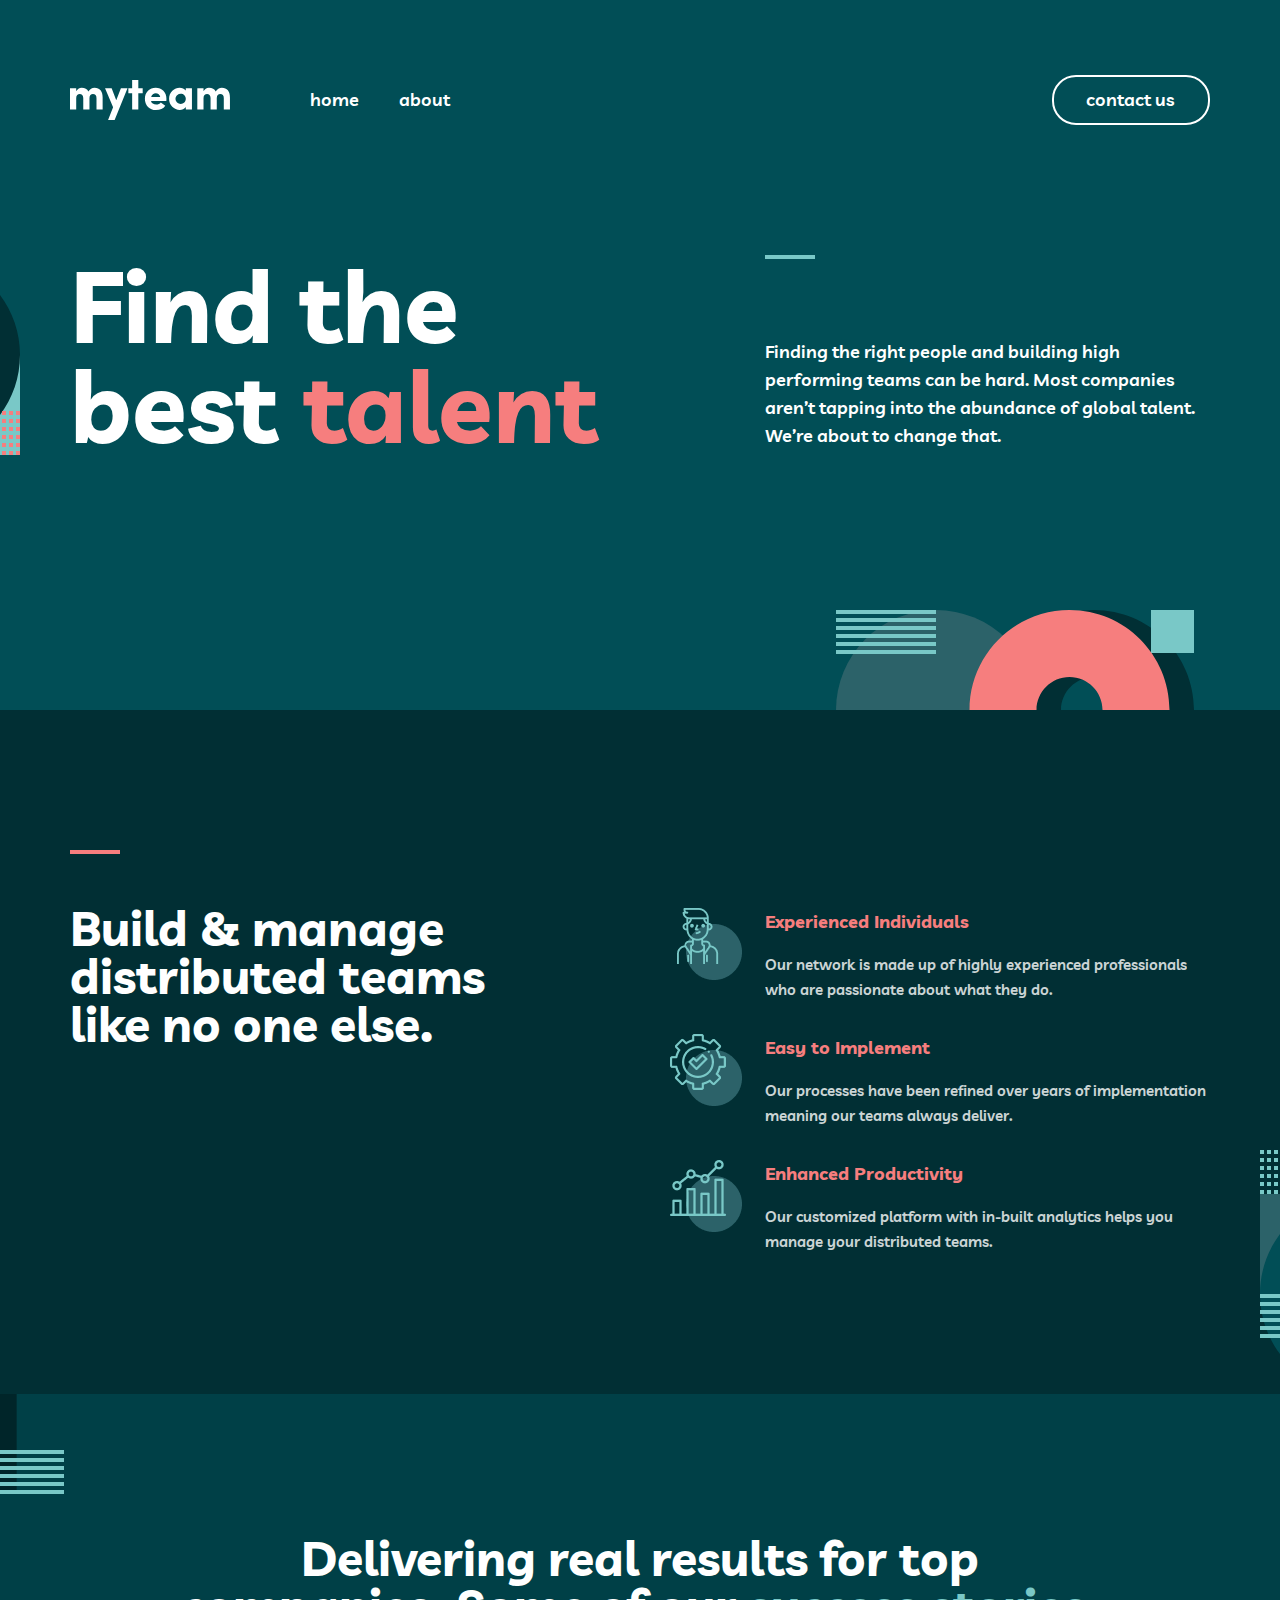
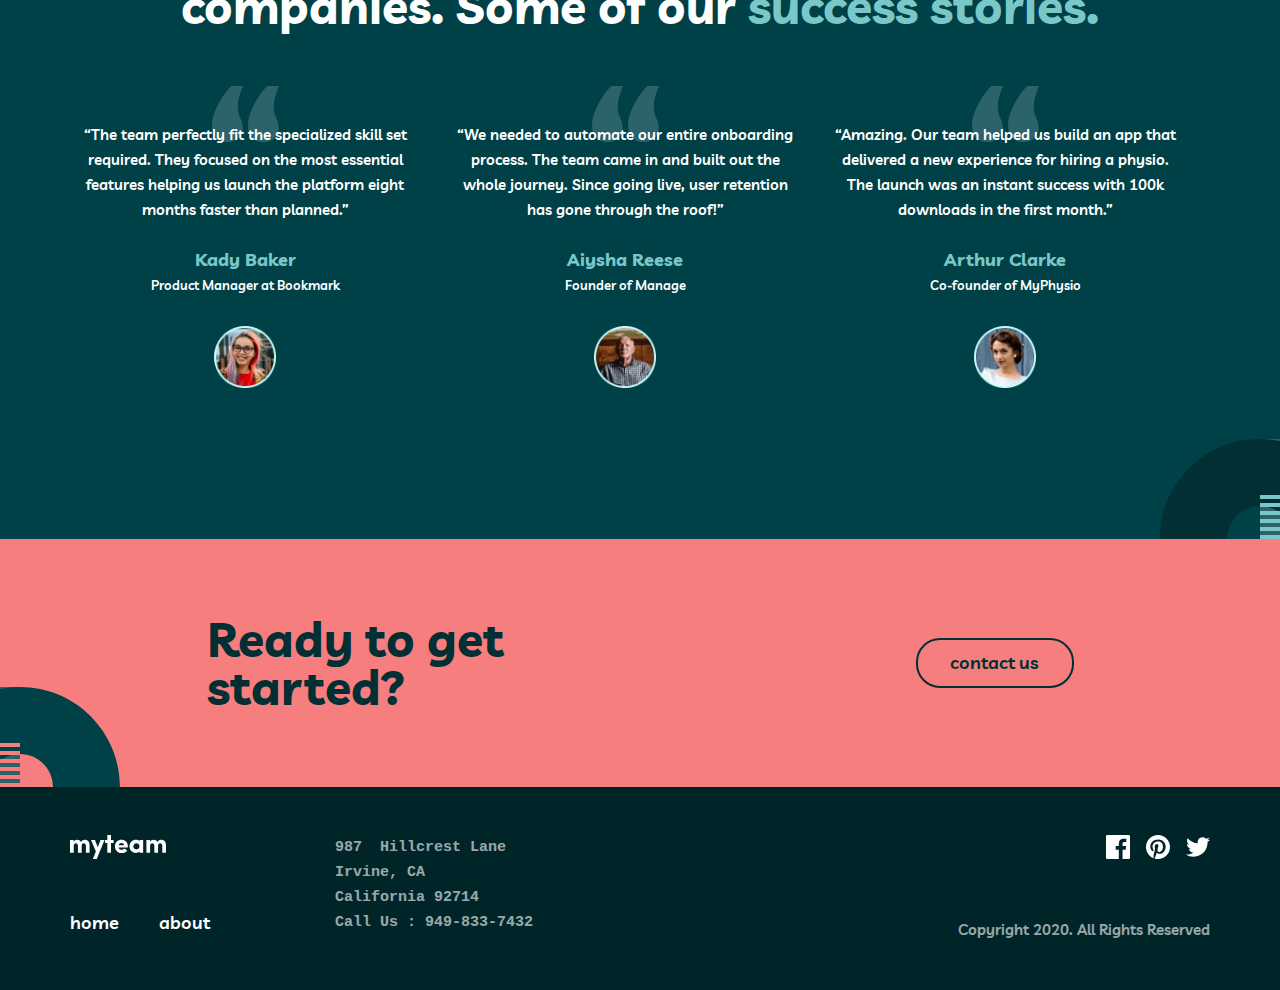
==== commit a91e6fa2: "about hero finished" ====
--- a/index.html
+++ b/index.html
@@ -133,20 +133,23 @@
                 <ul class="site-footer__social">
                     <li class="site-footer__social-item">
                         <a class="site-footer__social-link" href="https://www.facebook.com/facebook/">
-                            <img class="site-footer__social__img" src="images/facebook-icon.svg" alt="social -img"
-                                width="24" height="24">
+                            <svg class=".site-footer__social-img" width="24" height="24" viewBox="0 0 24 24" fill="none" xmlns="http://www.w3.org/2000/svg">
+                                <path d="M22.675 0H1.325C0.593 0 0 0.593 0 1.325V22.676C0 23.407 0.593 24 1.325 24H12.82V14.706H9.692V11.084H12.82V8.413C12.82 5.313 14.713 3.625 17.479 3.625C18.804 3.625 19.942 3.724 20.274 3.768V7.008L18.356 7.009C16.852 7.009 16.561 7.724 16.561 8.772V11.085H20.148L19.681 14.707H16.561V24H22.677C23.407 24 24 23.407 24 22.675V1.325C24 0.593 23.407 0 22.675 0Z" fill="white"/>
+                            </svg>
                         </a>
                     </li>
                     <li class="site-footer__social-item">
                         <a class="site-footer__social-link" href="https://www.pinterest.com/">
-                            <img class="site-footer__social__img" src="images/pinterest-icon.svg" alt="social -img"
-                                width="24" height="24">
+                            <svg class=".site-footer__social-img" width="24" height="24" viewBox="0 0 24 24" fill="none" xmlns="http://www.w3.org/2000/svg">
+                                <path id="pinterest-icon" d="M12 0C5.373 0 0 5.372 0 12C0 17.084 3.163 21.426 7.627 23.174C7.522 22.225 7.427 20.769 7.669 19.733C7.887 18.796 9.076 13.768 9.076 13.768C9.076 13.768 8.717 13.049 8.717 11.986C8.717 10.318 9.684 9.072 10.888 9.072C11.911 9.072 12.406 9.841 12.406 10.762C12.406 11.791 11.751 13.33 11.412 14.757C11.129 15.951 12.011 16.926 13.189 16.926C15.322 16.926 16.961 14.677 16.961 11.431C16.961 8.558 14.897 6.549 11.949 6.549C8.535 6.549 6.531 9.11 6.531 11.756C6.531 12.787 6.928 13.894 7.424 14.494C7.522 14.613 7.536 14.718 7.507 14.839L7.174 16.199C7.121 16.419 7 16.466 6.772 16.36C5.273 15.662 4.336 13.471 4.336 11.711C4.336 7.926 7.086 4.449 12.265 4.449C16.428 4.449 19.663 7.416 19.663 11.38C19.663 15.516 17.056 18.844 13.436 18.844C12.22 18.844 11.077 18.213 10.686 17.466L9.938 20.319C9.667 21.362 8.936 22.669 8.446 23.465C9.57 23.812 10.763 24 12 24C18.627 24 24 18.627 24 12C24 5.372 18.627 0 12 0Z" fill="white"/>
+                            </svg>
                         </a>
                     </li>
                     <li class="site-footer__social-item">
                         <a class="site-footer__social-link" href="https://twitter.com/">
-                            <img class="site-footer__social__img" src="images/twitter-icon.svg" alt="social -img"
-                                width="24" height="20">
+                            <svg class=".site-footer__social-img" width="24" height="20" viewBox="0 0 24 20" fill="none" xmlns="http://www.w3.org/2000/svg">
+                                <path id="twitter-icon" d="M24 2.55699C23.117 2.94899 22.168 3.21299 21.172 3.33199C22.189 2.72299 22.97 1.75799 23.337 0.607986C22.386 1.17199 21.332 1.58199 20.21 1.80299C19.313 0.845986 18.032 0.247986 16.616 0.247986C13.437 0.247986 11.101 3.21399 11.819 6.29299C7.728 6.08799 4.1 4.12799 1.671 1.14899C0.381 3.36199 1.002 6.25699 3.194 7.72299C2.388 7.69699 1.628 7.47599 0.965 7.10699C0.911 9.38799 2.546 11.522 4.914 11.997C4.221 12.185 3.462 12.229 2.69 12.081C3.316 14.037 5.134 15.46 7.29 15.5C5.22 17.123 2.612 17.848 0 17.54C2.179 18.937 4.768 19.752 7.548 19.752C16.69 19.752 21.855 12.031 21.543 5.10599C22.505 4.41099 23.34 3.54399 24 2.55699Z" fill="white"/>
+                            </svg>
                         </a>
                     </li>
                 </ul>
--- a/css/main.css
+++ b/css/main.css
@@ -919,6 +919,12 @@
   font-size: 18px;
   line-height: 28px;
   color: #012F34;
+  text-decoration: none;
+}
+
+.ready__btn:hover {
+  background-color: #012F34;
+  color: #ffffff;
 }
 
 @media only screen and (max-width: 1260px) {
@@ -953,6 +959,93 @@
   }
 }
 
+.about-hero {
+  background-color: #014E56;
+  background-image: url(../../images/about-hero-bg.svg);
+  background-repeat: no-repeat;
+  background-size: 200px 200px;
+  background-position: calc(50% + 720px) calc(100%);
+}
+
+.about-hero__container {
+  padding-top: 45px;
+  padding-bottom: 120px;
+  display: -webkit-box;
+  display: -ms-flexbox;
+  display: flex;
+}
+
+.about-hero__title {
+  margin: 0;
+  padding: 0;
+  font-weight: bold;
+  font-size: 64px;
+  line-height: 100px;
+  margin-right: auto;
+}
+
+.about-hero__text {
+  margin: 0;
+  padding: 0;
+  padding-top: 40px;
+  background-image: url(../../images/build-bg-img.svg);
+  background-repeat: no-repeat;
+  background-position: left top;
+  background-size: 50px 4px;
+  max-width: 730px;
+  font-weight: 600;
+  font-size: 18px;
+  line-height: 28px;
+  margin-left: 30px;
+}
+
+@media only screen and (max-width: 1260px) {
+  .about-hero {
+    background-position: calc(100% + 100px) 100%;
+  }
+}
+
+@media only screen and (max-width: 768px) {
+  .about-hero__container {
+    padding-top: 48px;
+    padding-bottom: 112px;
+    -webkit-box-orient: vertical;
+    -webkit-box-direction: normal;
+        -ms-flex-direction: column;
+            flex-direction: column;
+    -webkit-box-align: center;
+        -ms-flex-align: center;
+            align-items: center;
+  }
+  .about-hero__title {
+    margin-right: 0;
+    text-align: center;
+    margin-bottom: 24px;
+    font-size: 64px;
+    line-height: 56px;
+  }
+  .about-hero__text {
+    background-image: none;
+    padding-top: 0;
+    max-width: 457px;
+    margin-left: 0;
+    text-align: center;
+    font-size: 15px;
+  }
+}
+
+@media only screen and (max-width: 375px) {
+  .about-hero__container {
+    padding-top: 32px;
+    padding-bottom: 108px;
+  }
+  .about-hero__title {
+    margin-bottom: 16px;
+    font-size: 40px;
+    line-height: 40px;
+  }
+}
+
 .site-footer {
   background-color: #002529;
 }
@@ -1007,6 +1100,10 @@
   font-weight: 600;
   font-size: 18px;
   line-height: 28px;
+}
+
+.site-footer__link:hover {
+  color: #F67E7E;
 }
 
 .site-footer__link:first-of-type {
@@ -1060,8 +1157,12 @@
   display: block;
 }
 
-.site-footer__social__img {
+.site-footer__social-img {
   display: block;
+}
+
+.site-footer__social-link:hover svg path {
+  fill: #F67E7E;
 }
 
 .site-footer__about {
